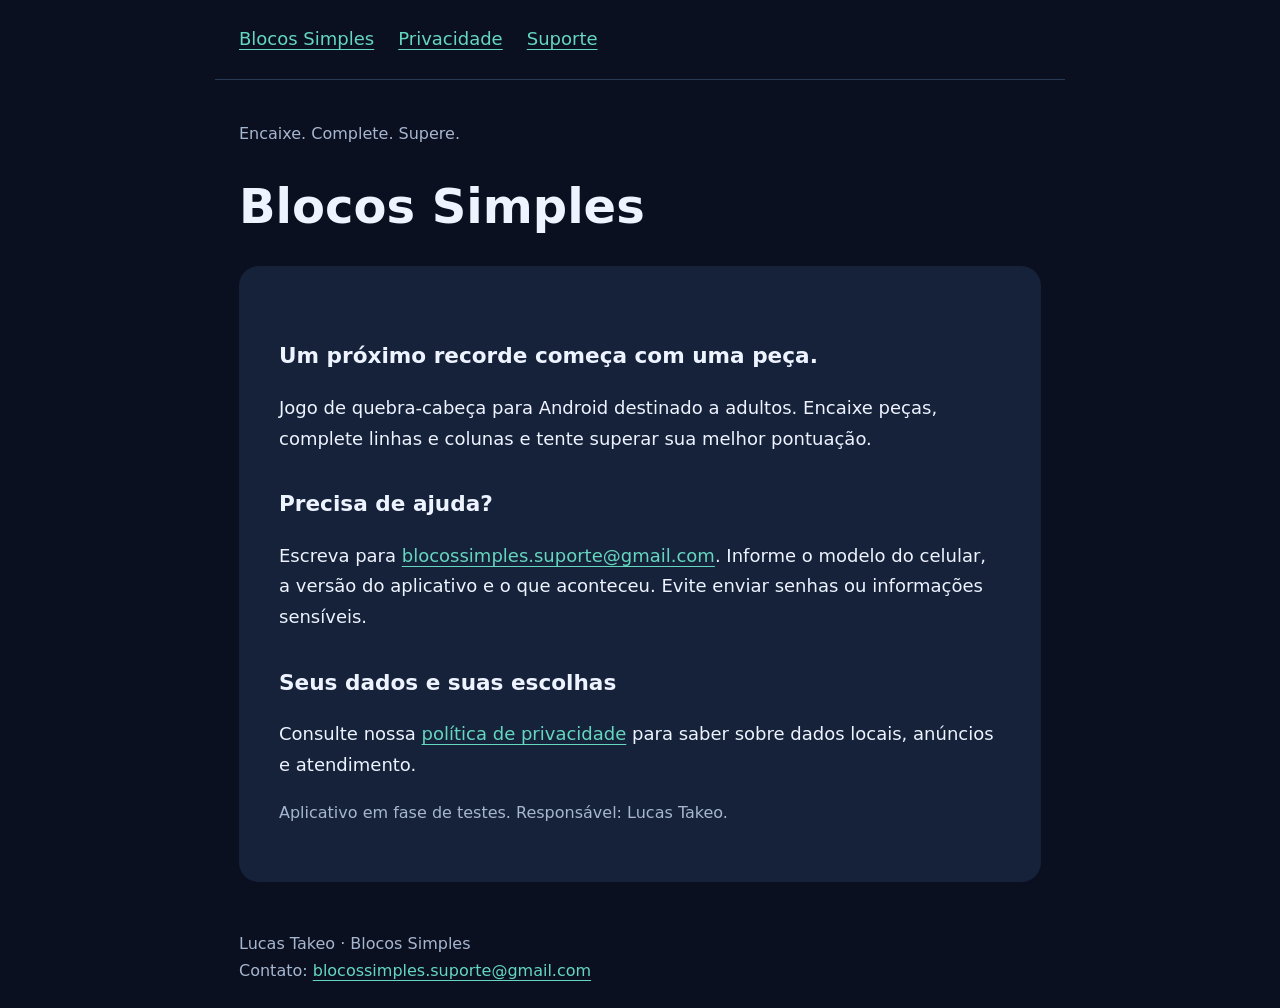
==== index.html @ 1ec17ebd "Publicar suporte e política de privacidade pelo GitHub Pages" ====
<!doctype html>
<html lang="pt-BR"><head><meta charset="utf-8"><meta name="viewport" content="width=device-width,initial-scale=1"><meta name="description" content="Suporte e política de privacidade do Blocos Simples, por Lucas Takeo."><title>Suporte | Blocos Simples</title><link rel="stylesheet" href="style.css"></head><body><header><nav aria-label="Navegação principal"><a href="./">Blocos Simples</a><a href="privacidade.html">Privacidade</a><a href="mailto:blocossimples.suporte@gmail.com">Suporte</a></nav></header><main><p class="eyebrow">Encaixe. Complete. Supere.</p><h1>Blocos Simples</h1><article><h2>Um próximo recorde começa com uma peça.</h2><p>Jogo de quebra-cabeça para Android destinado a adultos. Encaixe peças, complete linhas e colunas e tente superar sua melhor pontuação.</p><h2>Precisa de ajuda?</h2><p>Escreva para <a href="mailto:blocossimples.suporte@gmail.com">blocossimples.suporte@gmail.com</a>. Informe o modelo do celular, a versão do aplicativo e o que aconteceu. Evite enviar senhas ou informações sensíveis.</p><h2>Seus dados e suas escolhas</h2><p>Consulte nossa <a href="privacidade.html">política de privacidade</a> para saber sobre dados locais, anúncios e atendimento.</p><p class="eyebrow">Aplicativo em fase de testes. Responsável: Lucas Takeo.</p></article></main><footer>Lucas Takeo · Blocos Simples<br>Contato: <a href="mailto:blocossimples.suporte@gmail.com">blocossimples.suporte@gmail.com</a></footer></body></html>
---- style.css ----
:root{color-scheme:dark}*{box-sizing:border-box}body{margin:0;background:#0a1020;color:#edf3ff;font:18px/1.7 system-ui,sans-serif}main,header,footer{max-width:850px;margin:auto;padding:24px}header{border-bottom:1px solid #293954}nav{display:flex;gap:24px;flex-wrap:wrap}a{color:#65d6bf;text-underline-offset:4px}h1{font-size:clamp(2rem,6vw,3rem);line-height:1.15}h2{font-size:1.35rem;margin-top:2rem}p{overflow-wrap:anywhere}.eyebrow{color:#a7b6cf;font-size:1rem}article{background:#16223a;padding:clamp(20px,4vw,40px);border-radius:20px}footer{color:#a7b6cf;font-size:1rem}a:focus-visible{outline:3px solid #ffbf70;outline-offset:5px}@media print{body,article{background:white;color:black}a{color:black}nav{display:none}}
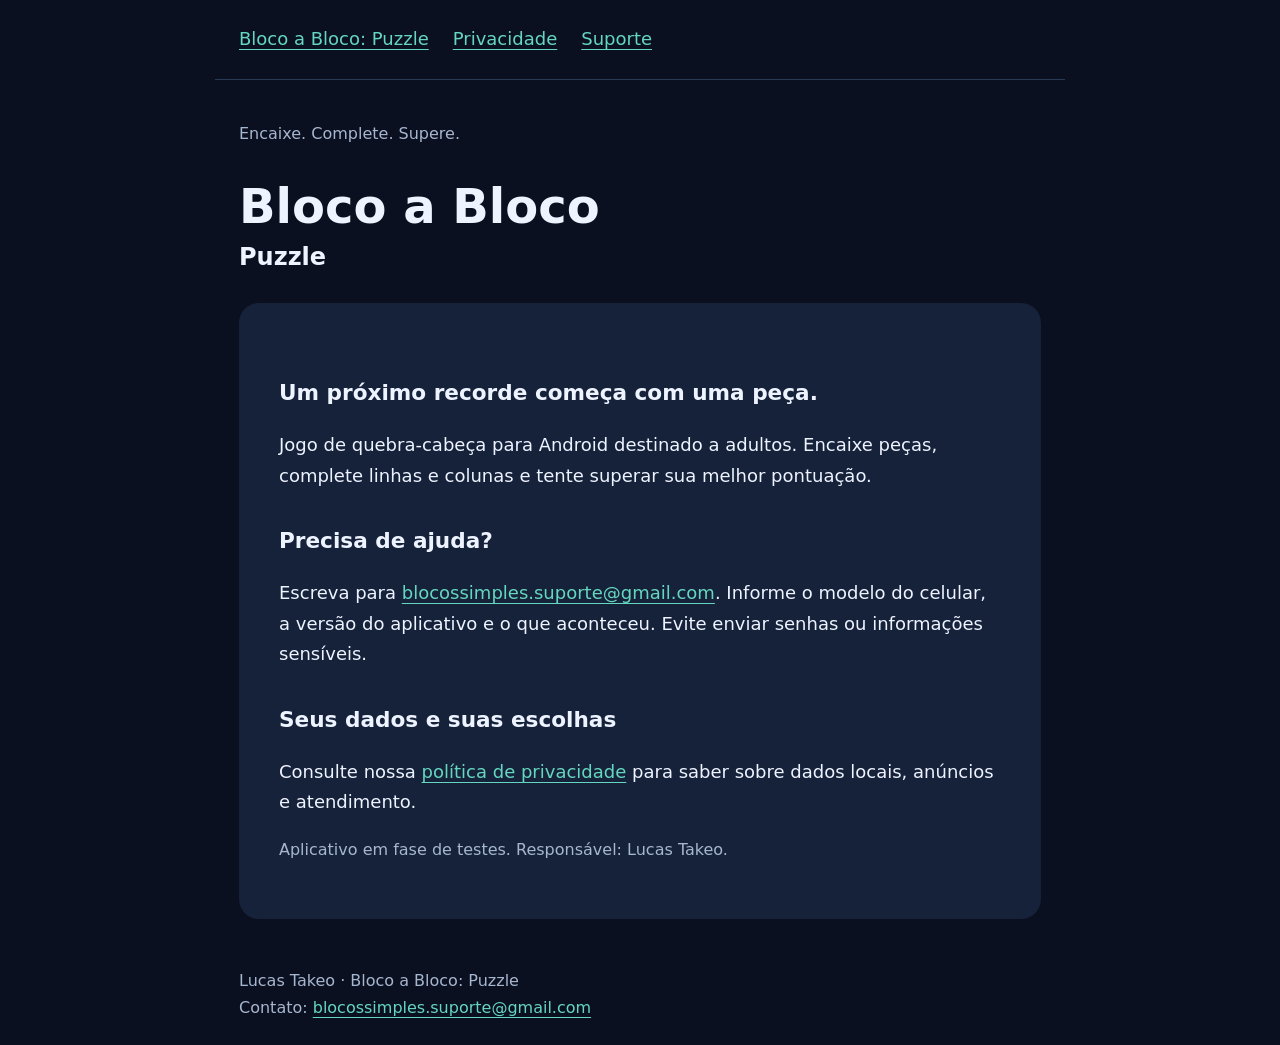
==== commit 117b98cb: "Adotar Bloco a Bloco: Puzzle como nome público" ====
--- a/index.html
+++ b/index.html
@@ -1,2 +1,2 @@
 <!doctype html>
-<html lang="pt-BR"><head><meta charset="utf-8"><meta name="viewport" content="width=device-width,initial-scale=1"><meta name="description" content="Suporte e política de privacidade do Blocos Simples, por Lucas Takeo."><title>Suporte | Blocos Simples</title><link rel="stylesheet" href="style.css"></head><body><header><nav aria-label="Navegação principal"><a href="./">Blocos Simples</a><a href="privacidade.html">Privacidade</a><a href="mailto:blocossimples.suporte@gmail.com">Suporte</a></nav></header><main><p class="eyebrow">Encaixe. Complete. Supere.</p><h1>Blocos Simples</h1><article><h2>Um próximo recorde começa com uma peça.</h2><p>Jogo de quebra-cabeça para Android destinado a adultos. Encaixe peças, complete linhas e colunas e tente superar sua melhor pontuação.</p><h2>Precisa de ajuda?</h2><p>Escreva para <a href="mailto:blocossimples.suporte@gmail.com">blocossimples.suporte@gmail.com</a>. Informe o modelo do celular, a versão do aplicativo e o que aconteceu. Evite enviar senhas ou informações sensíveis.</p><h2>Seus dados e suas escolhas</h2><p>Consulte nossa <a href="privacidade.html">política de privacidade</a> para saber sobre dados locais, anúncios e atendimento.</p><p class="eyebrow">Aplicativo em fase de testes. Responsável: Lucas Takeo.</p></article></main><footer>Lucas Takeo · Blocos Simples<br>Contato: <a href="mailto:blocossimples.suporte@gmail.com">blocossimples.suporte@gmail.com</a></footer></body></html>
+<html lang="pt-BR"><head><meta charset="utf-8"><meta name="viewport" content="width=device-width,initial-scale=1"><meta name="description" content="Suporte e política de privacidade do Bloco a Bloco: Puzzle, por Lucas Takeo."><title>Suporte | Bloco a Bloco: Puzzle</title><link rel="stylesheet" href="style.css"></head><body><header><nav aria-label="Navegação principal"><a href="./">Bloco a Bloco: Puzzle</a><a href="privacidade.html">Privacidade</a><a href="mailto:blocossimples.suporte@gmail.com">Suporte</a></nav></header><main><p class="eyebrow">Encaixe. Complete. Supere.</p><h1>Bloco a Bloco<span style="display:block;font-size:.5em;margin-top:.4em">Puzzle</span></h1><article><h2>Um próximo recorde começa com uma peça.</h2><p>Jogo de quebra-cabeça para Android destinado a adultos. Encaixe peças, complete linhas e colunas e tente superar sua melhor pontuação.</p><h2>Precisa de ajuda?</h2><p>Escreva para <a href="mailto:blocossimples.suporte@gmail.com">blocossimples.suporte@gmail.com</a>. Informe o modelo do celular, a versão do aplicativo e o que aconteceu. Evite enviar senhas ou informações sensíveis.</p><h2>Seus dados e suas escolhas</h2><p>Consulte nossa <a href="privacidade.html">política de privacidade</a> para saber sobre dados locais, anúncios e atendimento.</p><p class="eyebrow">Aplicativo em fase de testes. Responsável: Lucas Takeo.</p></article></main><footer>Lucas Takeo · Bloco a Bloco: Puzzle<br>Contato: <a href="mailto:blocossimples.suporte@gmail.com">blocossimples.suporte@gmail.com</a></footer></body></html>
